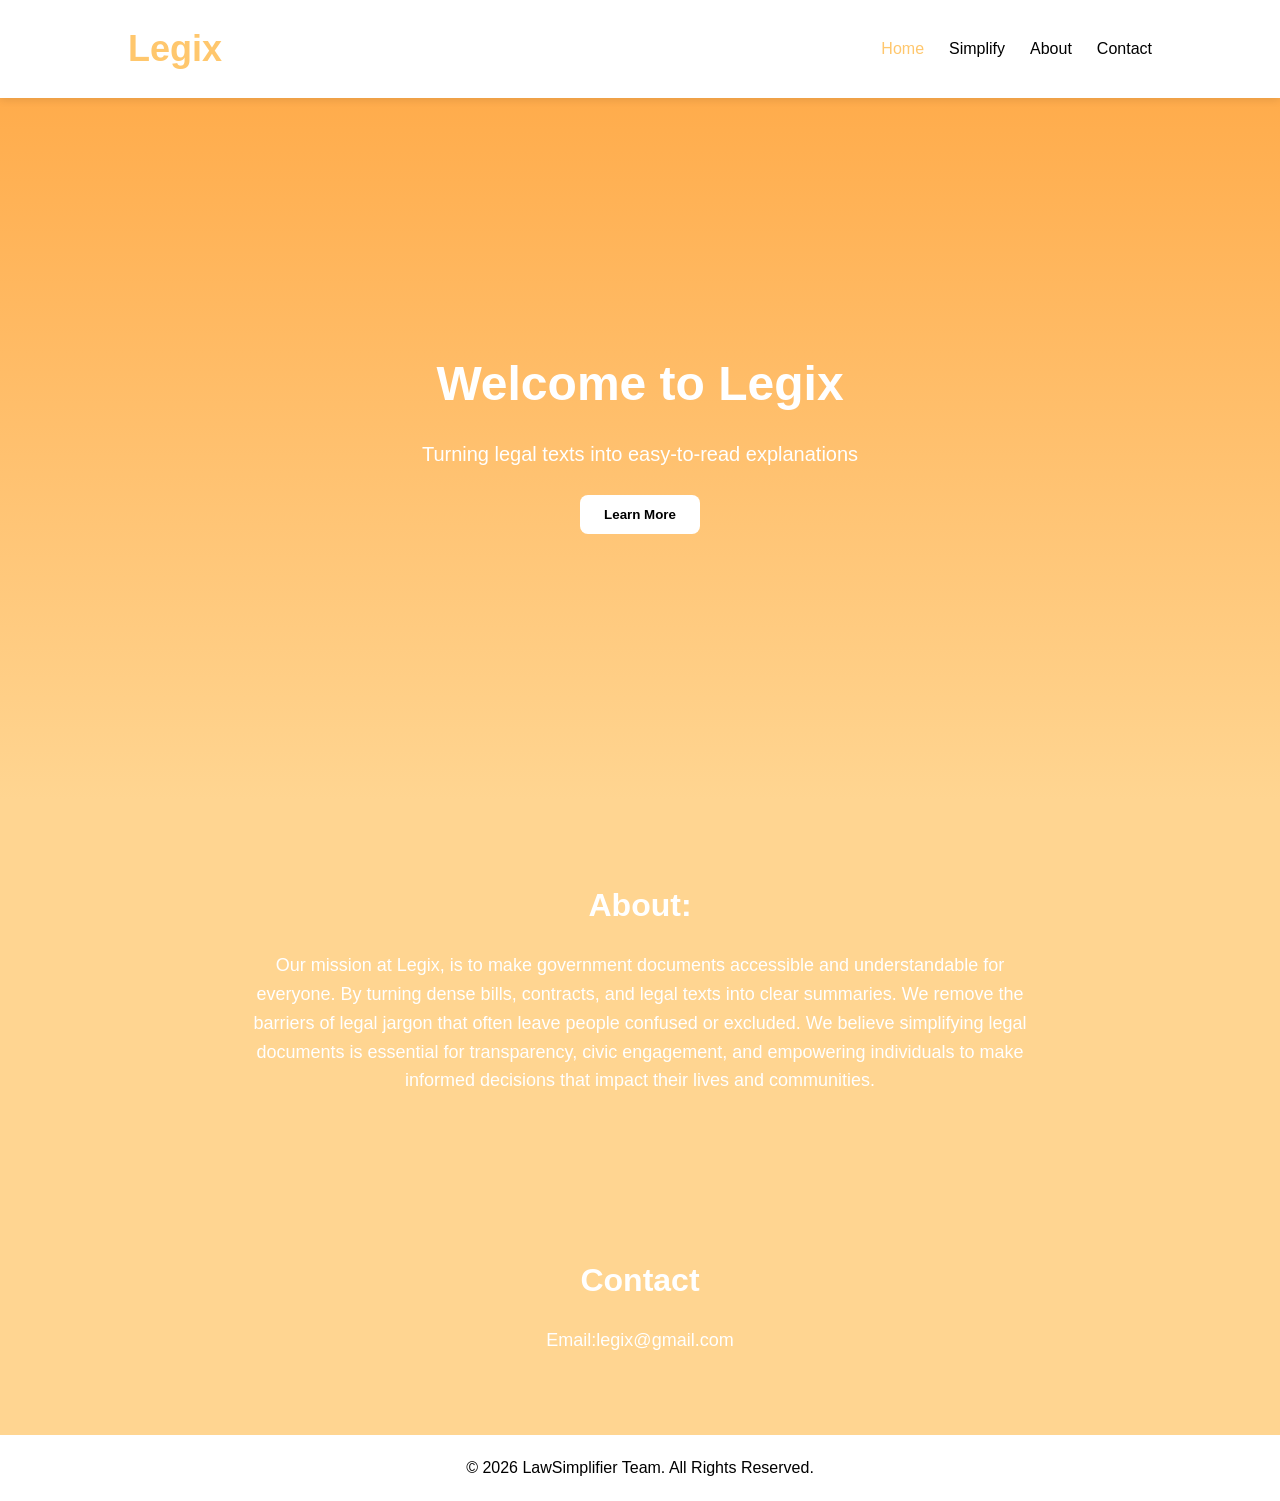
==== index.html @ 108f169f "h" ====
<!DOCTYPE html>

<html lang="en">

<head>
    <meta charset="UTF-8">
    <meta name="viewport" content="width=device-width, initial-scale=1.0">
    <title>hello world</title>


<!-- CSS -->
<link rel="stylesheet" href="style.css">


</head>

<body>


<!-- Navigation Bar -->
<nav class="navbar">
    <div class="logo">Legix</div>
    <ul class="nav-links">
        <li><a href="index.html" class="active">Home</a></li>
        <li><a href="simplify.html">Simplify</a></li>
        <li><a href="about.html">About</a></li>
        <li><a href="#contact">Contact</a></li>
    </ul>
</nav>

<!-- Hero Section -->
<section id="home" class="hero">
    <h1>Welcome to Legix</h1>
    <p>Turning legal texts into easy-to-read explanations</p>
    <button onclick="learnMore()">Learn More</button>
</section>

<!-- About Section -->
<section id="about" class="section">
    <h2>About:</h2>
    <p>
        Our mission at Legix, is to make government documents accessible and understandable for everyone. By turning dense bills, contracts, and legal texts into clear summaries. We remove the barriers of legal jargon that often leave people confused or excluded. We believe simplifying legal documents is essential for transparency, civic engagement, and empowering individuals to make informed decisions that impact their lives and communities.
    </p>
</section>

<!-- Contact Section -->
<section id="contact" class="section">
    <h2>Contact</h2>
    <p>Email:legix@gmail.com</p>
</section>

<!-- Footer -->
<footer>
    <p>© 2026 LawSimplifier Team. All Rights Reserved.</p>
</footer>

<!-- JavaScript -->
<script src="script.js"></script>


</body>
</html>
---- style.css ----
/* -------------------------------
   Global Styles
---------------------------------*/
* {
  margin: 0;
  padding: 0;
  box-sizing: border-box;
  font-family: Arial, Helvetica, sans-serif;
}

body {
  background-color: #ffd591;
  color: #000000;
  line-height: 1.6;
  padding-top: 80px;
}

a {
  text-decoration: none;
  color: #ffffff;
}

ul {
  list-style: none;
}

html {
  scroll-behavior: smooth;
}

/* -------------------------------
   Navbar
---------------------------------*/
nav {
  position: fixed;
  top: 0;             /* position from top of viewport */
  left: 0;
  width: 100%;        /* span full width */
  z-index: 1000;
  display: flex;
  justify-content: space-between;
  align-items: center;
  padding: 20px 10%;
  background-color: #ffffff;
  box-shadow: 0 2px 8px rgba(0, 0, 0, 0.1);
}

nav .logo {
  font-size: 36px;
  font-weight: bold;
  color: #ffc76d;
}

nav ul {
  display: flex;
}

nav li {
  margin-left: 25px;
}

nav a {
  color: #000000;
  font-weight: 500;
  transition: color 0.3s;
}

nav a:hover,
nav a.active {
  color: #ffc76d;; /* lavender highlight */
}

/* -------------------------------
   Hero Section (Home Page)
---------------------------------*/
.hero {
  height: 80vh;
  display: flex;
  flex-direction: column;
  justify-content: center;
  align-items: center;
  text-align: center;
  background: linear-gradient(180deg, #ffab4a, #ffd591);
  color: #ffffff;
}

.hero h1 {
  font-size: 48px;
  margin-bottom: 15px;
}

.hero p {
  font-size: 20px;
  margin-bottom: 25px;
}

.hero button {
  padding: 12px 24px;
  border: none;
  border-radius: 8px;
  background-color: #ffffff;
  color: #000000;
  font-weight: bold;
  cursor: pointer;
  transition: transform 0.2s;
}

.hero button:hover {
  transform: scale(1.1);
}

.section button {
    transition: transform 0.2s;
}

.section button:hover {
  transform: scale(1.1);
}

/* -------------------------------
   Section Styling (About & Features)
---------------------------------*/
.section {
  padding: 80px 10%;
  text-align: center;
}

.section h2 {
  font-size: 32px;
  margin-bottom: 20px;
  color: #ffffff;
}

.section p {
  font-size: 18px;
  max-width: 800px;
  margin: 0 auto;
  color: #ffffff;
}

/* -------------------------------
   Feature Cards (Features Page)
---------------------------------*/
.cards {
  display: flex;
  flex-wrap: wrap;
  justify-content: center;
  gap: 30px;
  margin-top: 40px;
}

.card {
  background-color: #F3F0FF;
  padding: 30px;
  border-radius: 12px;
  width: 250px;
  box-shadow: 0 6px 15px rgba(75, 0, 130, 0.2);
  transition: transform 0.2s, box-shadow 0.2s;
}

.card:hover {
  transform: translateY(-5px);
  box-shadow: 0 10px 20px rgba(255, 255, 255, 0.3);
}

.card h3 {
  margin-bottom: 10px;
  color: #ffab4a;
}

.card p {
  font-size: 16px;
  color: #1F1B3A;
}

.results{
    width: 90%;
    margin: 40px auto;
}

.output-box{
    border: 2px solid #ddd;
    border-radius: 10px;
    padding: 20px;
    margin-bottom: 25px;
    background: #f9f9f9;
    text-align: left;
}

.output-box h3{
    margin-bottom: 10px;
}

#simplifiedOutput,
#summaryOutput,
#analysisOutput{
    white-space: pre-wrap;
    color: #000000;
}

/* -------------------------------
   Footer
---------------------------------*/
footer {
  text-align: center;
  padding: 20px;
  background-color: #ffffff;
  color: #000000;
}

/* -------------------------------
   Highlight Classes (Law)
---------------------------------*/
.highlight-obligation { background-color: #8B008B; color: white; padding: 2px 6px; border-radius: 4px; }
.highlight-rights { background-color: #2AB1B1; color: white; padding: 2px 6px; border-radius: 4px; }
.highlight-deadline { background-color: #FF9F43; color: white; padding: 2px 6px; border-radius: 4px; }
.highlight-penalty { background-color: #DC143C; color: white; padding: 2px 6px; border-radius: 4px; }

/* -------------------------------
   Responsive
---------------------------------*/
@media (max-width: 768px) {
  nav ul {
    flex-direction: column;
    align-items: center;
  }

  .cards {
    flex-direction: column;
    gap: 20px;
  }

  .hero h1 {
    font-size: 36px;
  }

  .hero p {
    font-size: 16px;
  }
}
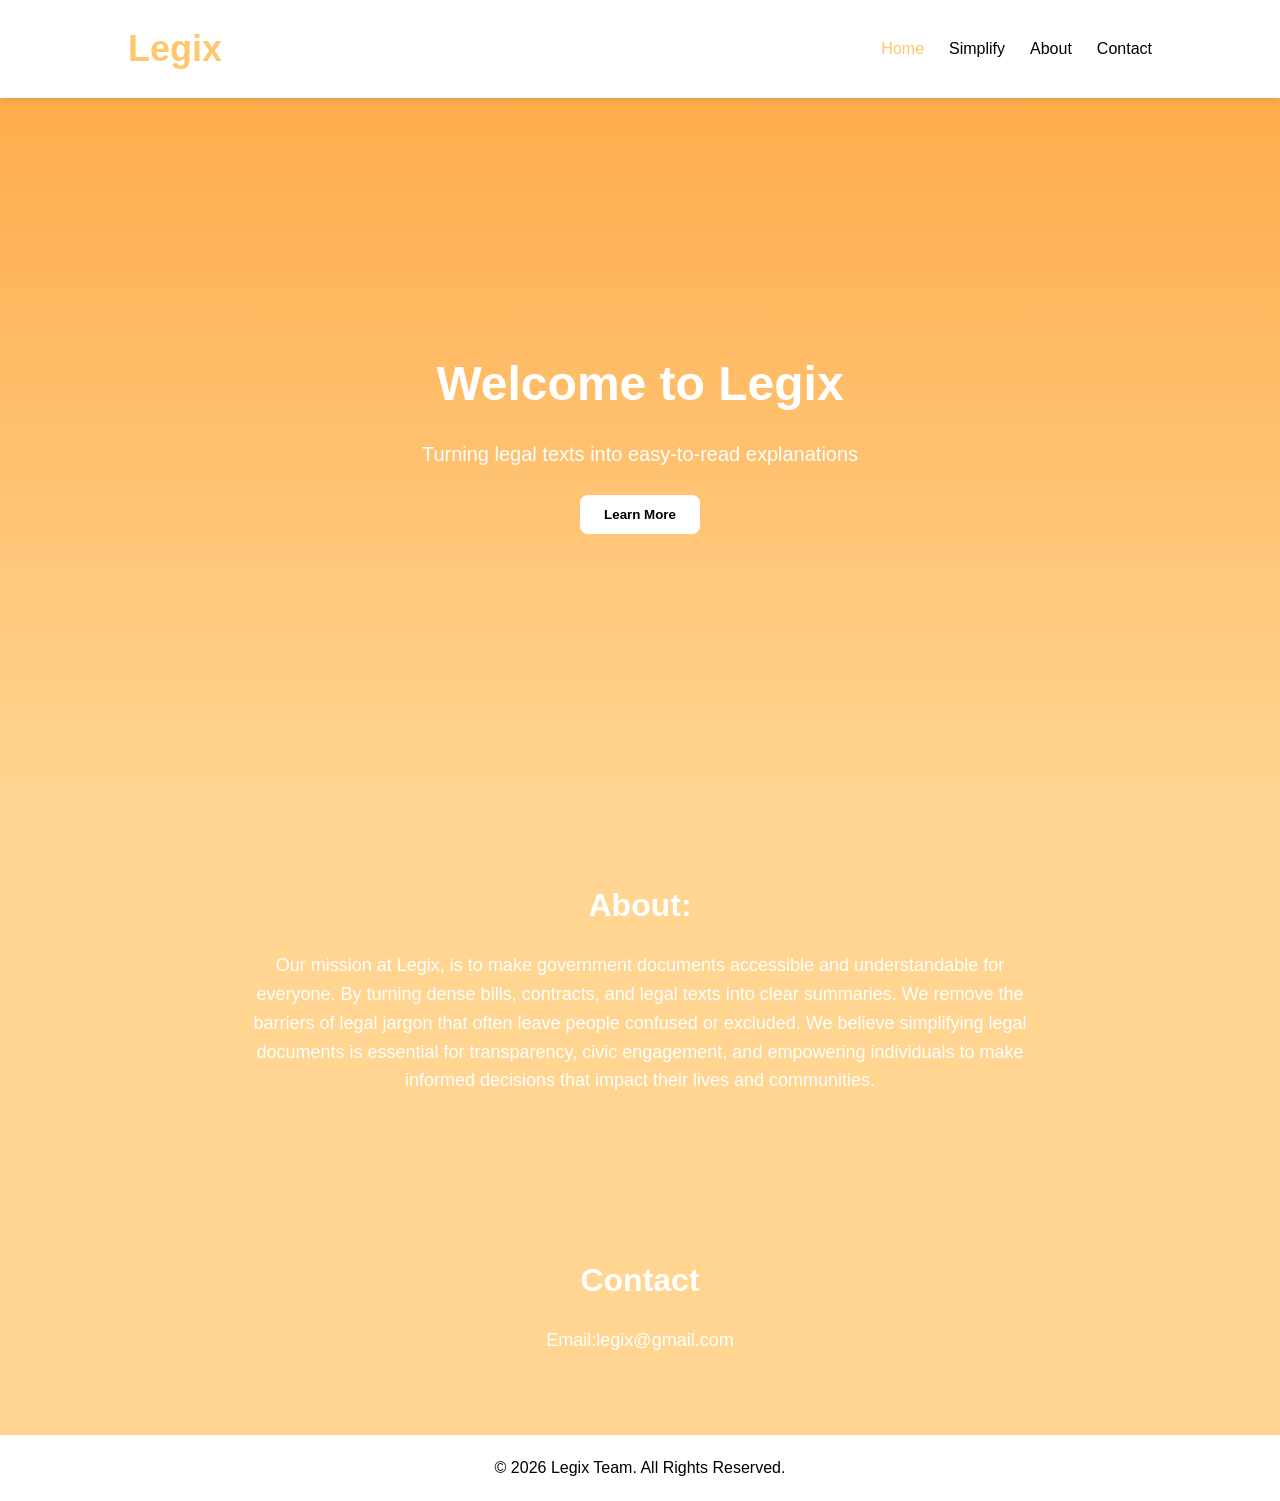
==== commit 6c0a2e78: "h" ====
--- a/index.html
+++ b/index.html
@@ -51,7 +51,7 @@
 
 <!-- Footer -->
 <footer>
-    <p>© 2026 LawSimplifier Team. All Rights Reserved.</p>
+    <p>© 2026 Legix Team. All Rights Reserved.</p>
 </footer>
 
 <!-- JavaScript -->
--- a/style.css
+++ b/style.css
@@ -142,6 +142,7 @@
    Feature Cards (Features Page)
 ---------------------------------*/
 .cards {
+  background: linear-gradient(180deg, #ffab4a, #ffd591);
   display: flex;
   flex-wrap: wrap;
   justify-content: center;
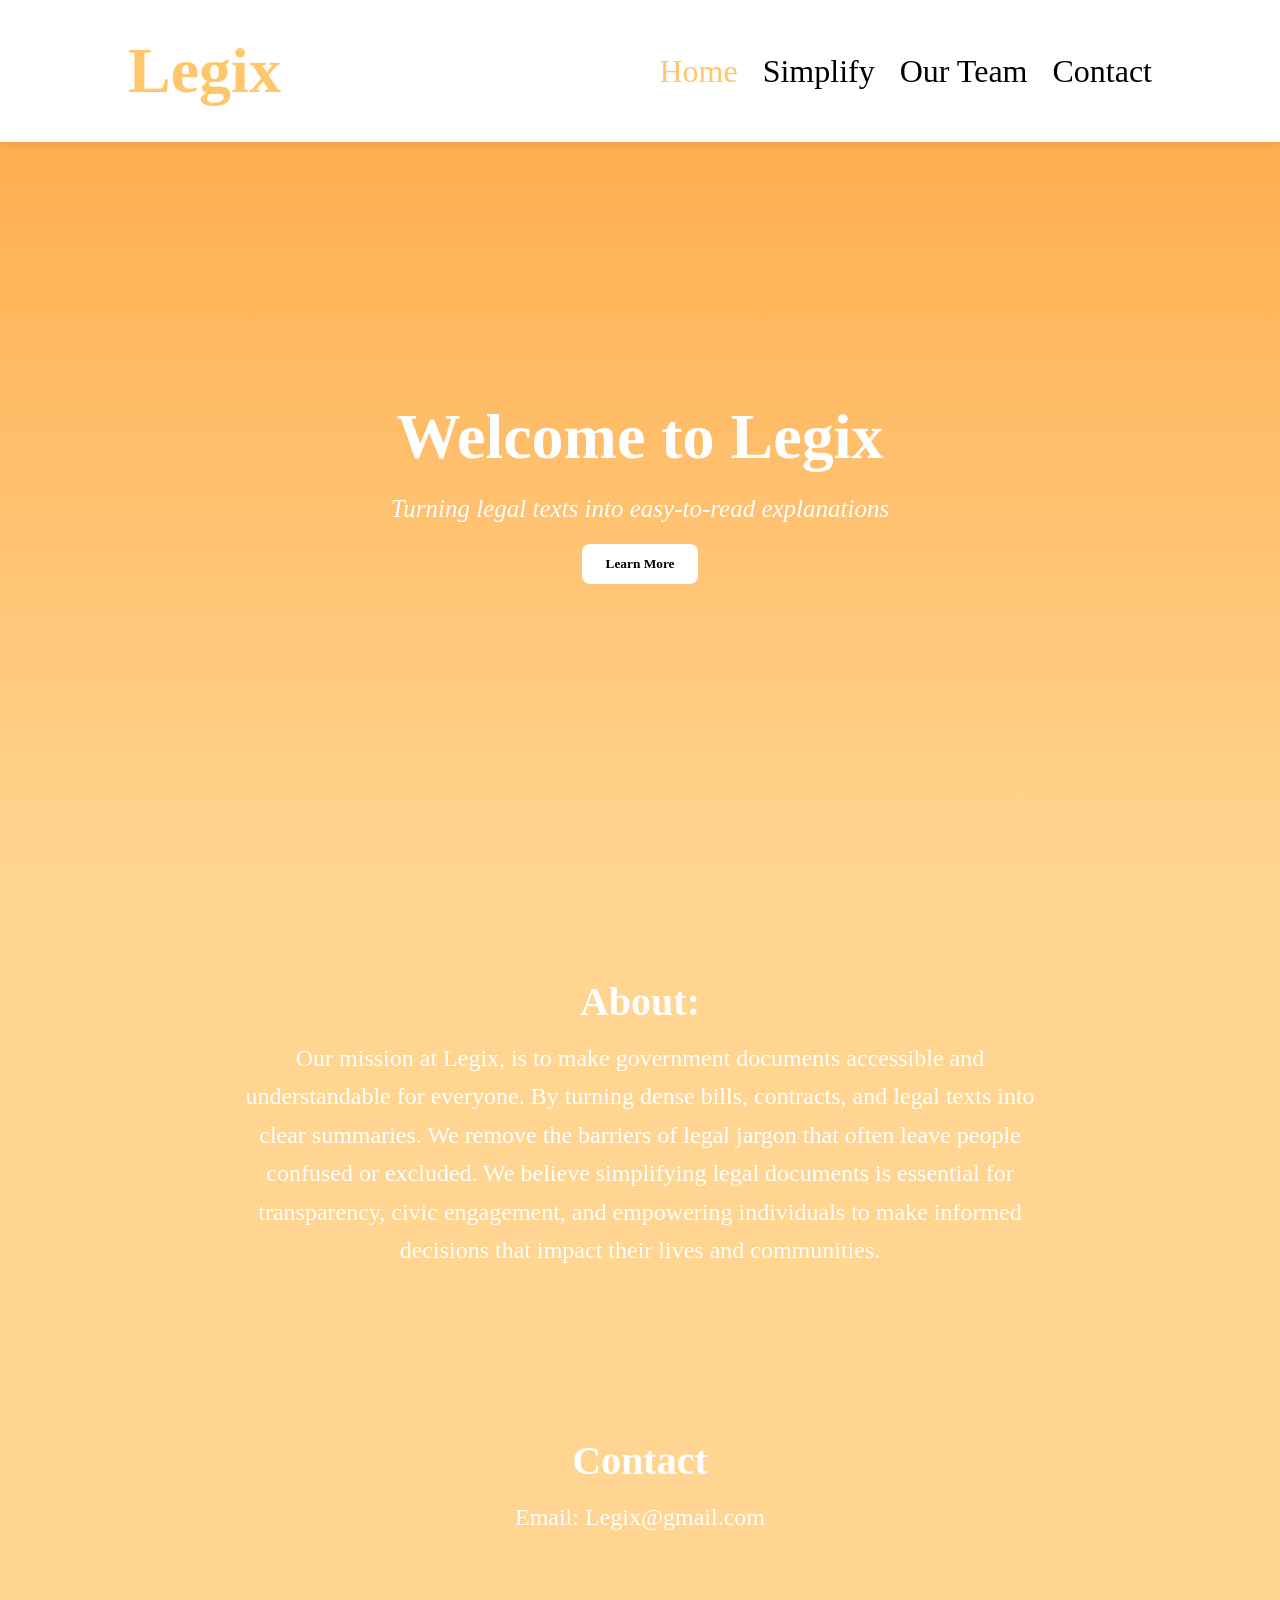
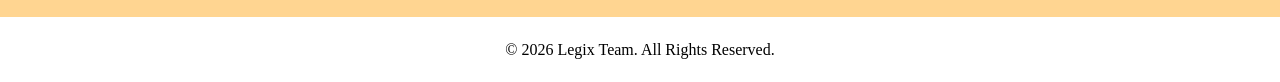
==== commit 0e26226e: "h" ====
--- a/index.html
+++ b/index.html
@@ -23,7 +23,7 @@
     <ul class="nav-links">
         <li><a href="index.html" class="active">Home</a></li>
         <li><a href="simplify.html">Simplify</a></li>
-        <li><a href="about.html">About</a></li>
+        <li><a href="about.html">Our Team</a></li>
         <li><a href="#contact">Contact</a></li>
     </ul>
 </nav>
@@ -46,7 +46,7 @@
 <!-- Contact Section -->
 <section id="contact" class="section">
     <h2>Contact</h2>
-    <p>Email:legix@gmail.com</p>
+    <p>Email: Legix@gmail.com</p>
 </section>
 
 <!-- Footer -->
--- a/style.css
+++ b/style.css
@@ -5,7 +5,7 @@
   margin: 0;
   padding: 0;
   box-sizing: border-box;
-  font-family: Arial, Helvetica, sans-serif;
+  font-family: serif;
 }
 
 body {
@@ -46,7 +46,7 @@
 }
 
 nav .logo {
-  font-size: 36px;
+  font-size: 64px;
   font-weight: bold;
   color: #ffc76d;
 }
@@ -61,20 +61,21 @@
 
 nav a {
   color: #000000;
+  font-size: 32px;
   font-weight: 500;
   transition: color 0.3s;
 }
 
 nav a:hover,
 nav a.active {
-  color: #ffc76d;; /* lavender highlight */
-}
-
-/* -------------------------------
-   Hero Section (Home Page)
+  color: #ffc76d;; 
+}
+
+/* -------------------------------
+   Home Page
 ---------------------------------*/
 .hero {
-  height: 80vh;
+  height: 90vh;
   display: flex;
   flex-direction: column;
   justify-content: center;
@@ -85,13 +86,15 @@
 }
 
 .hero h1 {
-  font-size: 48px;
+  font-size: 64px;
+  font-weight: bold;
+  margin-bottom: 1px;
+}
+
+.hero p {
+  font-size: 25px;
+  font-style: italic;
   margin-bottom: 15px;
-}
-
-.hero p {
-  font-size: 20px;
-  margin-bottom: 25px;
 }
 
 .hero button {
@@ -104,7 +107,6 @@
   cursor: pointer;
   transition: transform 0.2s;
 }
-
 .hero button:hover {
   transform: scale(1.1);
 }
@@ -112,13 +114,41 @@
 .section button {
     transition: transform 0.2s;
 }
-
 .section button:hover {
   transform: scale(1.1);
 }
 
-/* -------------------------------
-   Section Styling (About & Features)
+.action {
+  text-align: left;
+}
+.action-button {
+    text-decoration: none;
+    color: white;
+    padding: 15px 25px;
+    border-radius: 6px;
+    margin-left: 10px;
+    transition: background 0.2s;
+  }
+.action-button:hover {
+    background-color: #0056b3;
+}
+
+.section {
+  opacity: 0;
+  transform: translateY(20px);
+  animation: fadeInUp 0.8s forwards;
+  animation-delay: 0.2s;
+}
+
+@keyframes fadeInUp {
+  to {
+    opacity: 1;
+    transform: translateY(0);
+  }
+}
+
+/* -------------------------------
+  home page 
 ---------------------------------*/
 .section {
   padding: 80px 10%;
@@ -126,13 +156,14 @@
 }
 
 .section h2 {
-  font-size: 32px;
-  margin-bottom: 20px;
+  font-size: 40px;
+  font-weight: bold;
+  margin-bottom: 5px;
   color: #ffffff;
 }
 
 .section p {
-  font-size: 18px;
+  font-size: 24px;
   max-width: 800px;
   margin: 0 auto;
   color: #ffffff;
@@ -142,7 +173,6 @@
    Feature Cards (Features Page)
 ---------------------------------*/
 .cards {
-  background: linear-gradient(180deg, #ffab4a, #ffd591);
   display: flex;
   flex-wrap: wrap;
   justify-content: center;
@@ -151,17 +181,17 @@
 }
 
 .card {
-  background-color: #F3F0FF;
+  background-color: #ffffff;
   padding: 30px;
   border-radius: 12px;
   width: 250px;
-  box-shadow: 0 6px 15px rgba(75, 0, 130, 0.2);
+  box-shadow: 0 6px 15px rgba(215, 215, 215, 0.2);
   transition: transform 0.2s, box-shadow 0.2s;
 }
 
 .card:hover {
   transform: translateY(-5px);
-  box-shadow: 0 10px 20px rgba(255, 255, 255, 0.3);
+  box-shadow: 0 10px 20px rgba(181, 181, 181, 0.3);
 }
 
 .card h3 {
@@ -170,7 +200,7 @@
 }
 
 .card p {
-  font-size: 16px;
+  font-size: 24px;
   color: #1F1B3A;
 }
 
@@ -239,3 +269,8 @@
     font-size: 16px;
   }
 }
+.meta-card { background: #fff; border-radius: 14px; }
+.meta-badge { background: #ffab4a; color: #fff; border-radius: 20px; }
+.meta-grid { display: grid; grid-template-columns: repeat(auto-fit, minmax(180px, 1fr)); }
+.action-item { display: flex; gap: 14px; }
+.subject-tag { background: #fff3e0; border-radius: 20px; }
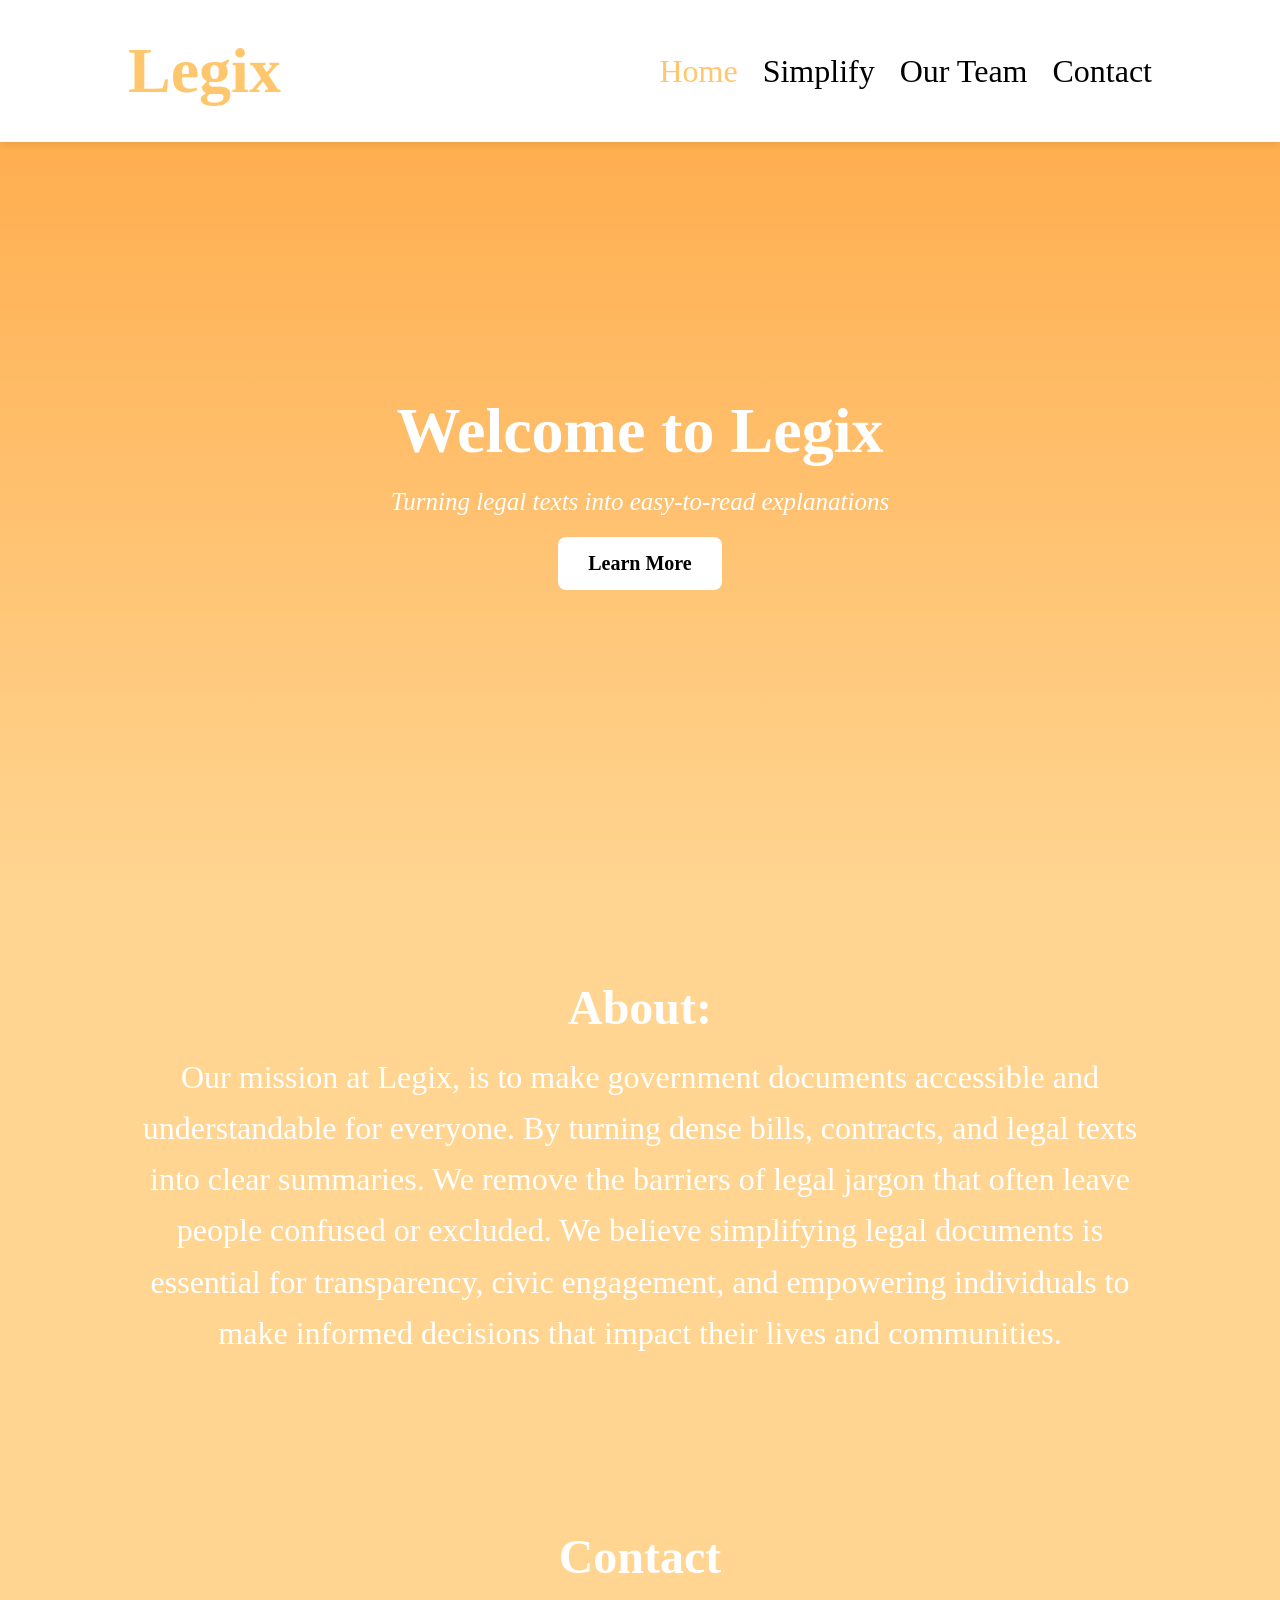
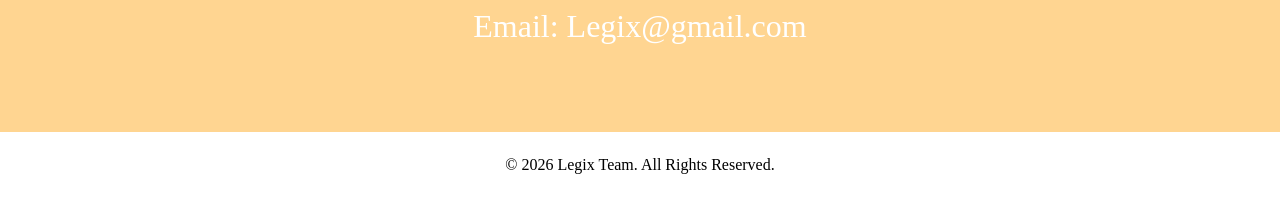
==== commit df7071a6: "h" ====
--- a/index.html
+++ b/index.html
@@ -32,7 +32,7 @@
 <section id="home" class="hero">
     <h1>Welcome to Legix</h1>
     <p>Turning legal texts into easy-to-read explanations</p>
-    <button onclick="learnMore()">Learn More</button>
+    <button onclick="simplify.html">Learn More</button>
 </section>
 
 <!-- About Section -->
--- a/style.css
+++ b/style.css
@@ -88,7 +88,6 @@
 .hero h1 {
   font-size: 64px;
   font-weight: bold;
-  margin-bottom: 1px;
 }
 
 .hero p {
@@ -98,7 +97,7 @@
 }
 
 .hero button {
-  padding: 12px 24px;
+  padding: 15px 30px;
   border: none;
   border-radius: 8px;
   background-color: #ffffff;
@@ -106,6 +105,7 @@
   font-weight: bold;
   cursor: pointer;
   transition: transform 0.2s;
+  font-size: 20px;
 }
 .hero button:hover {
   transform: scale(1.1);
@@ -124,7 +124,7 @@
 .action-button {
     text-decoration: none;
     color: white;
-    padding: 15px 25px;
+    padding: 10px 20px;
     border-radius: 6px;
     margin-left: 10px;
     transition: background 0.2s;
@@ -156,15 +156,15 @@
 }
 
 .section h2 {
-  font-size: 40px;
+  font-size: 48px;
   font-weight: bold;
   margin-bottom: 5px;
   color: #ffffff;
 }
 
 .section p {
-  font-size: 24px;
-  max-width: 800px;
+  font-size: 32px;
+  max-width: 1100px;
   margin: 0 auto;
   color: #ffffff;
 }
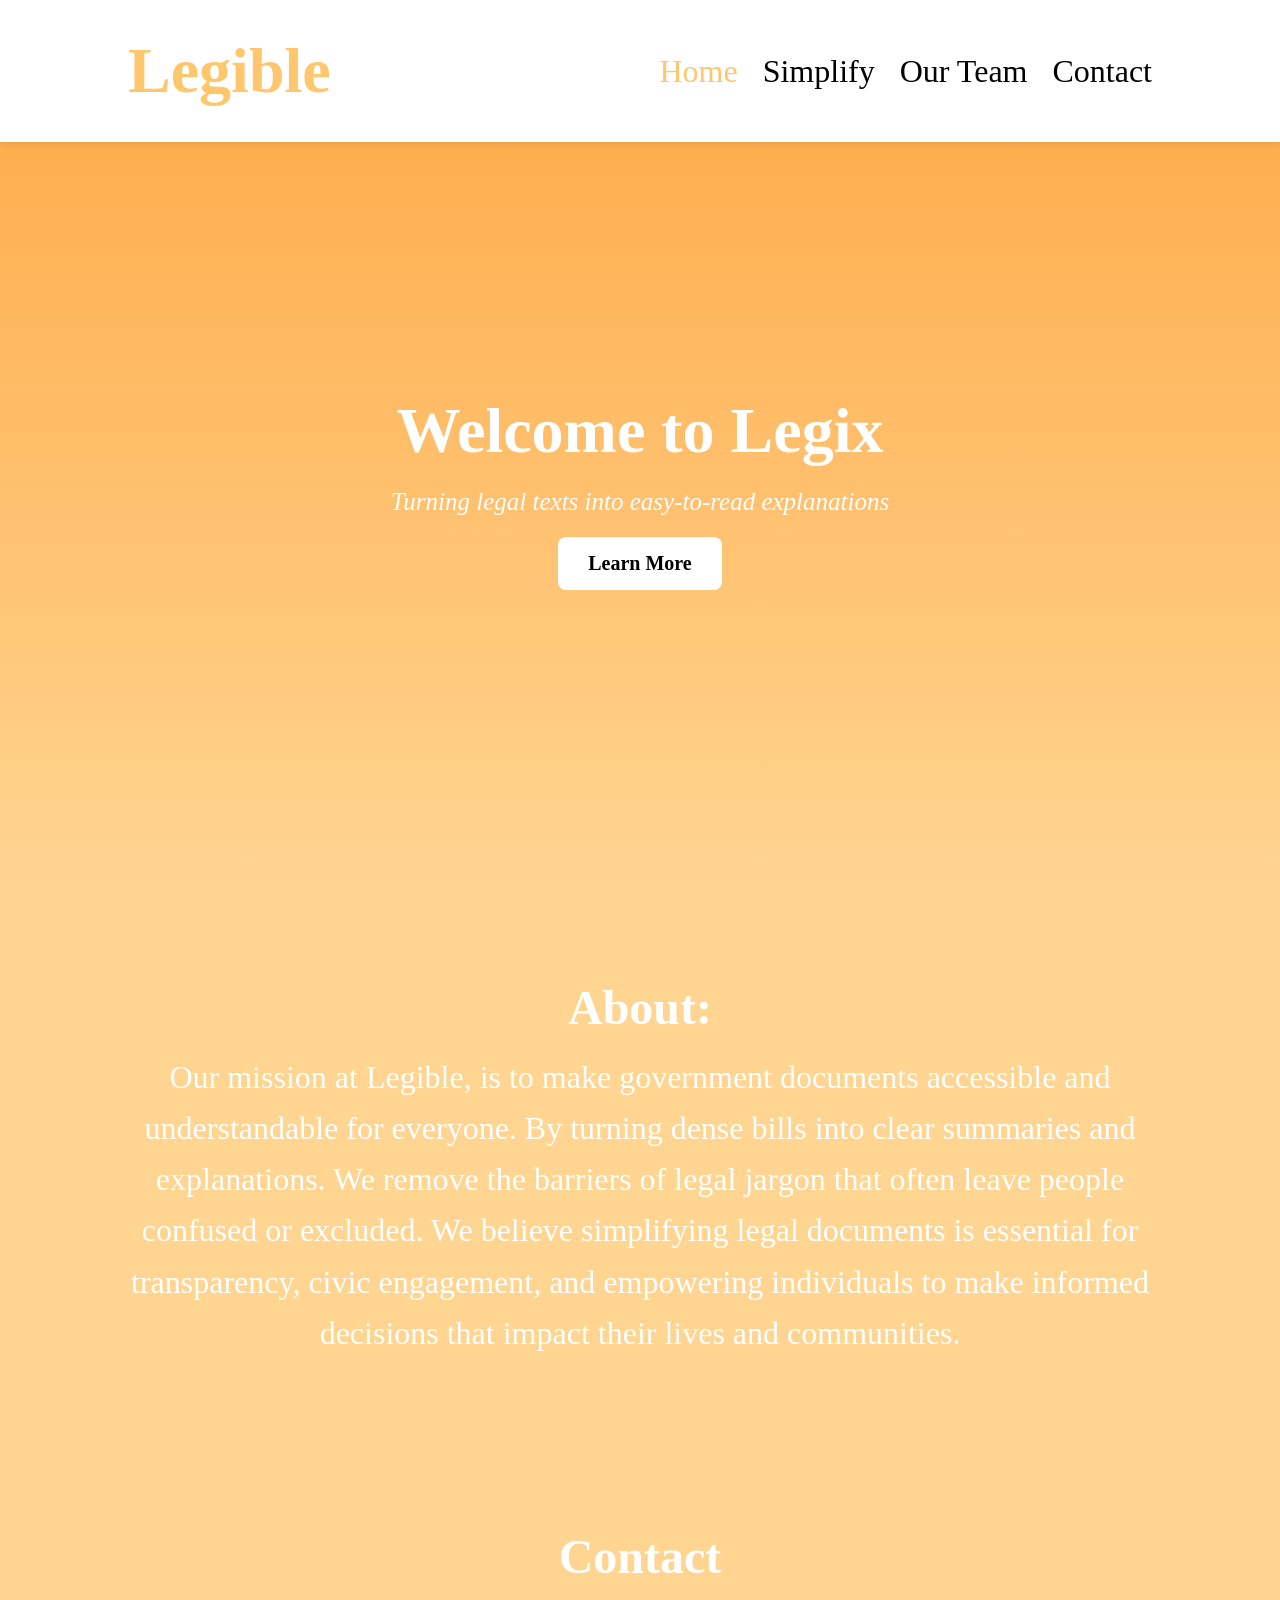
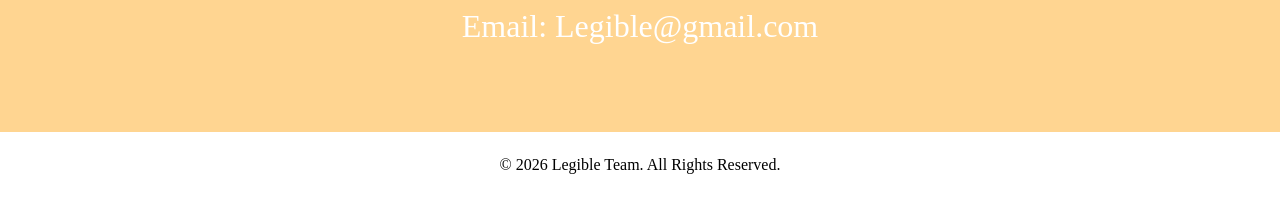
==== commit 8e5f8ac1: "legible" ====
--- a/index.html
+++ b/index.html
@@ -19,7 +19,7 @@
 
 <!-- Navigation Bar -->
 <nav class="navbar">
-    <div class="logo">Legix</div>
+    <div class="logo">Legible</div>
     <ul class="nav-links">
         <li><a href="index.html" class="active">Home</a></li>
         <li><a href="simplify.html">Simplify</a></li>
@@ -32,26 +32,28 @@
 <section id="home" class="hero">
     <h1>Welcome to Legix</h1>
     <p>Turning legal texts into easy-to-read explanations</p>
-    <button onclick="simplify.html">Learn More</button>
+    <button onclick="window.location.href='simplify.html'">
+    Learn More
+    </button>
 </section>
 
 <!-- About Section -->
 <section id="about" class="section">
     <h2>About:</h2>
     <p>
-        Our mission at Legix, is to make government documents accessible and understandable for everyone. By turning dense bills, contracts, and legal texts into clear summaries. We remove the barriers of legal jargon that often leave people confused or excluded. We believe simplifying legal documents is essential for transparency, civic engagement, and empowering individuals to make informed decisions that impact their lives and communities.
+        Our mission at Legible, is to make government documents accessible and understandable for everyone. By turning dense bills into clear summaries and explanations. We remove the barriers of legal jargon that often leave people confused or excluded. We believe simplifying legal documents is essential for transparency, civic engagement, and empowering individuals to make informed decisions that impact their lives and communities.
     </p>
 </section>
 
 <!-- Contact Section -->
 <section id="contact" class="section">
     <h2>Contact</h2>
-    <p>Email: Legix@gmail.com</p>
+    <p>Email: Legible@gmail.com</p>
 </section>
 
 <!-- Footer -->
 <footer>
-    <p>© 2026 Legix Team. All Rights Reserved.</p>
+    <p>© 2026 Legible Team. All Rights Reserved.</p>
 </footer>
 
 <!-- JavaScript -->
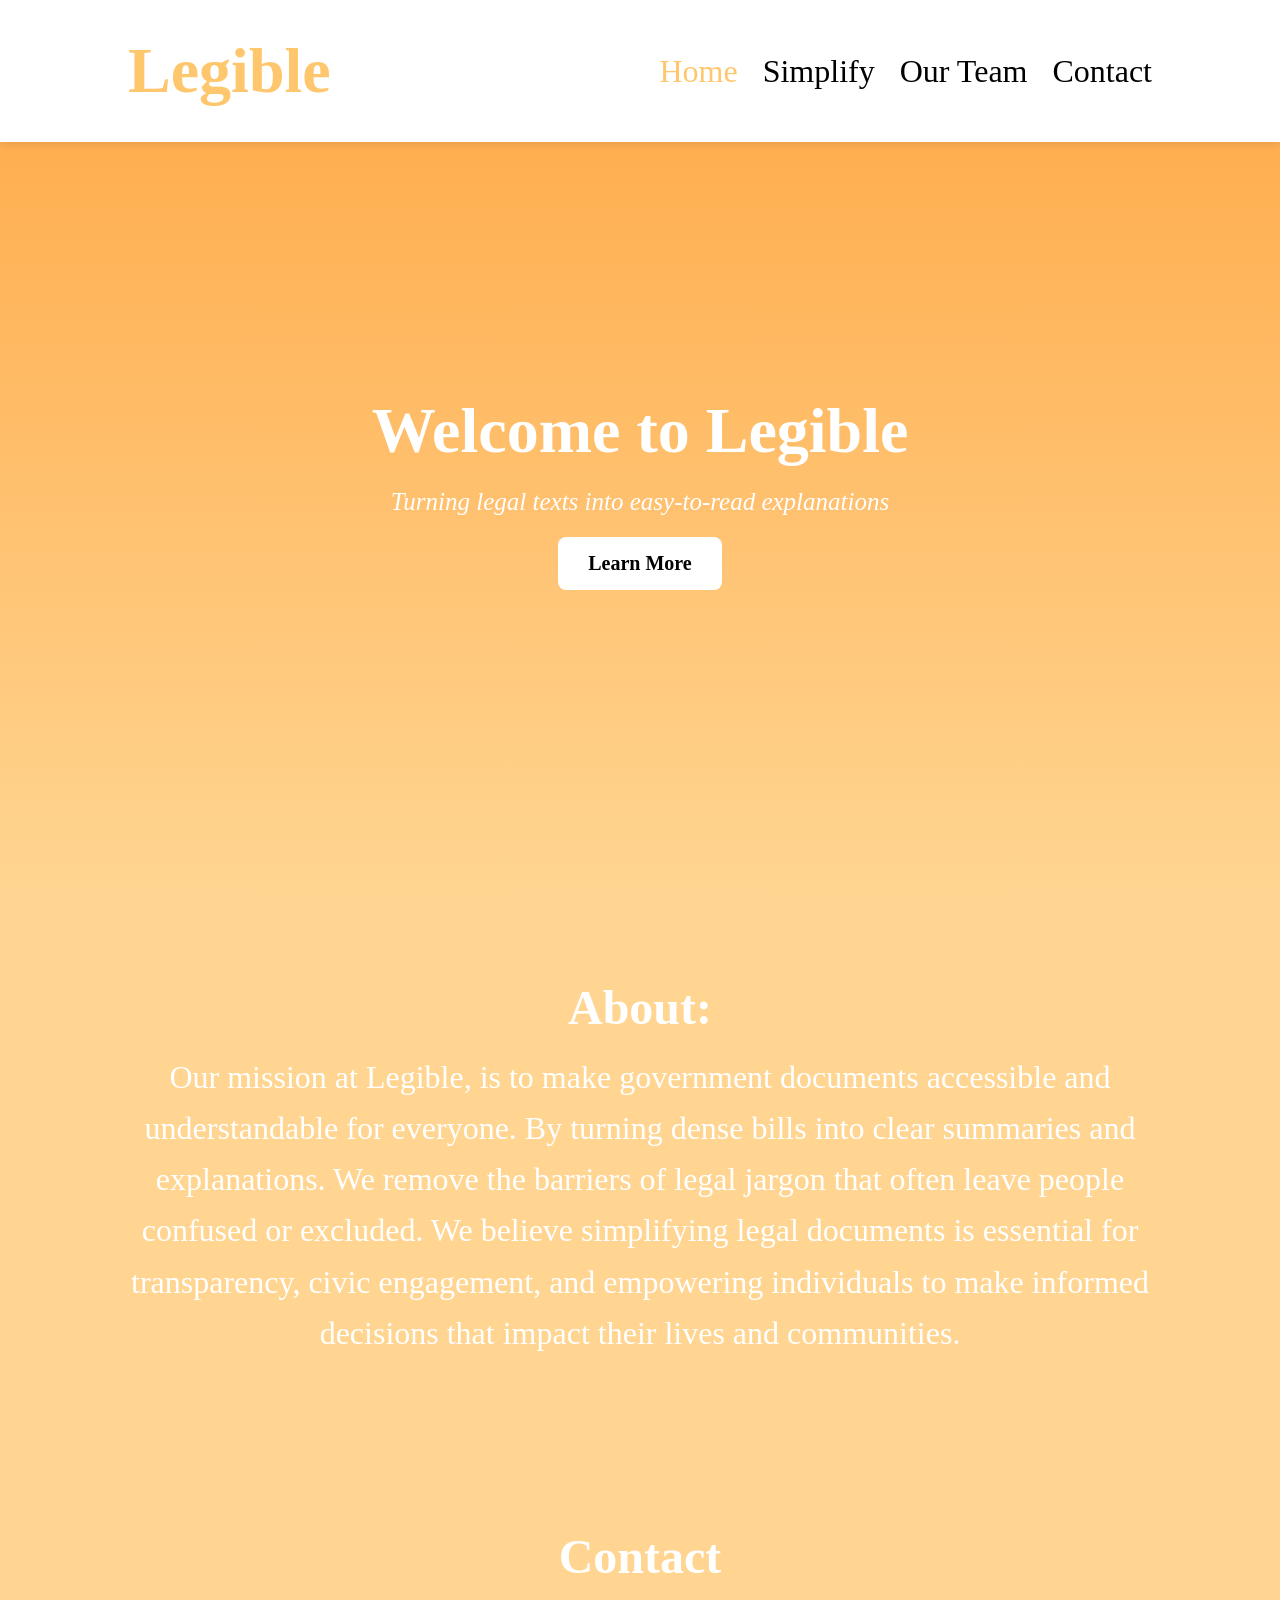
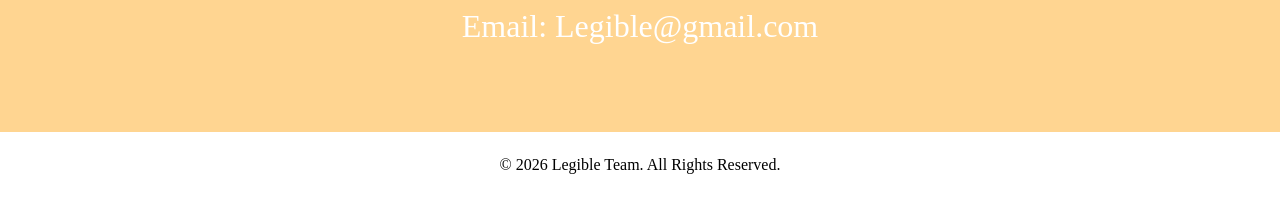
==== commit 9400e91c: "h" ====
--- a/index.html
+++ b/index.html
@@ -30,7 +30,7 @@
 
 <!-- Hero Section -->
 <section id="home" class="hero">
-    <h1>Welcome to Legix</h1>
+    <h1>Welcome to Legible</h1>
     <p>Turning legal texts into easy-to-read explanations</p>
     <button onclick="window.location.href='simplify.html'">
     Learn More
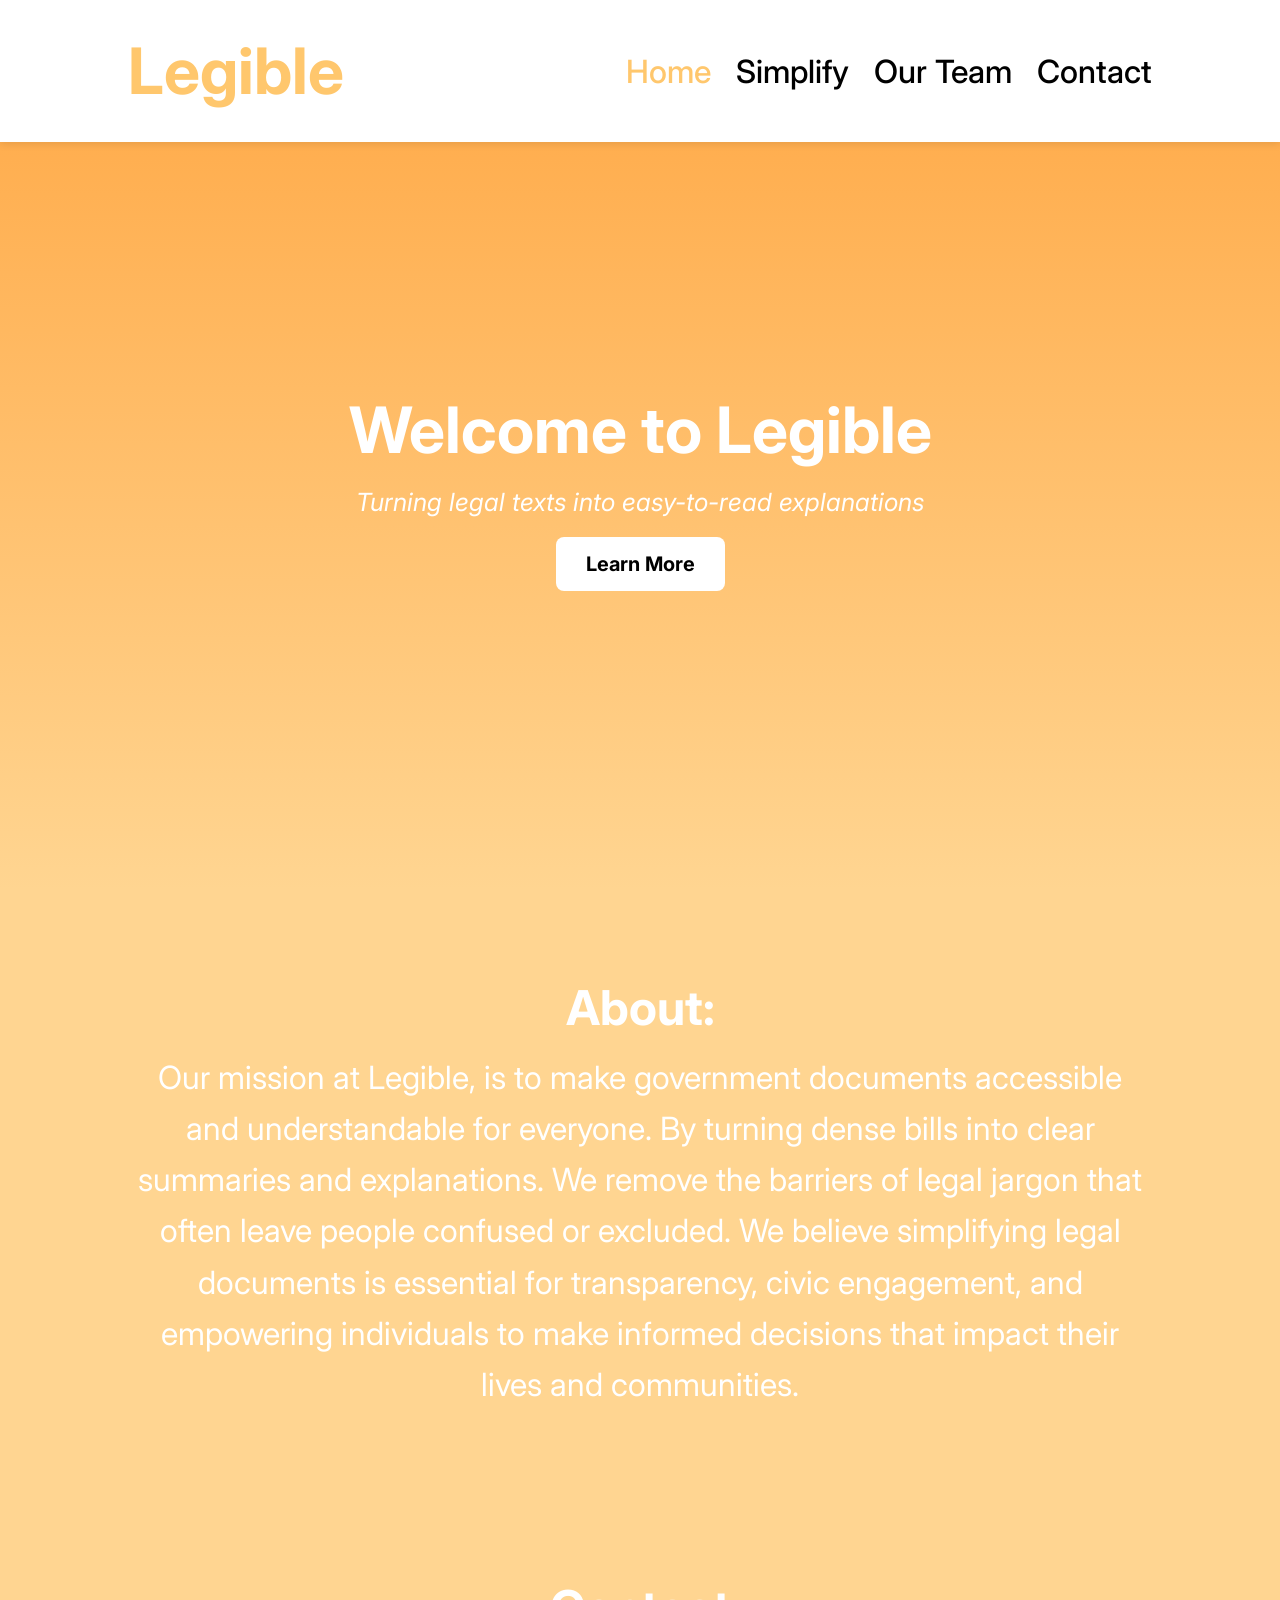
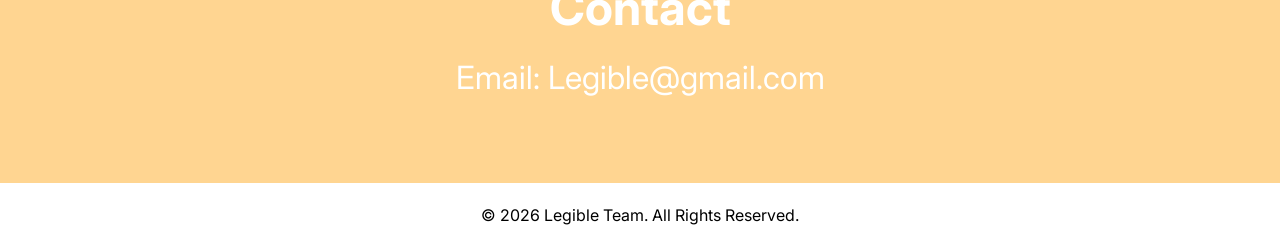
==== commit bcdad73d: "font" ====
--- a/index.html
+++ b/index.html
@@ -5,7 +5,8 @@
 <head>
     <meta charset="UTF-8">
     <meta name="viewport" content="width=device-width, initial-scale=1.0">
-    <title>hello world</title>
+    <title>Home - Legible</title>
+    <link href="https://fonts.googleapis.com/css2?family=Inter:wght@400;500;700&display=swap" rel="stylesheet">
 
 
 <!-- CSS -->
--- a/style.css
+++ b/style.css
@@ -5,7 +5,7 @@
   margin: 0;
   padding: 0;
   box-sizing: border-box;
-  font-family: serif;
+  font-family: "Inter", sans-serif;
 }
 
 body {
@@ -229,6 +229,13 @@
     color: #000000;
 }
 
+#impactOutput {
+  background: #f7f7f7;
+  padding: 12px;
+  border-radius: 8px;
+  white-space: pre-wrap;
+}
+
 /* -------------------------------
    Footer
 ---------------------------------*/
